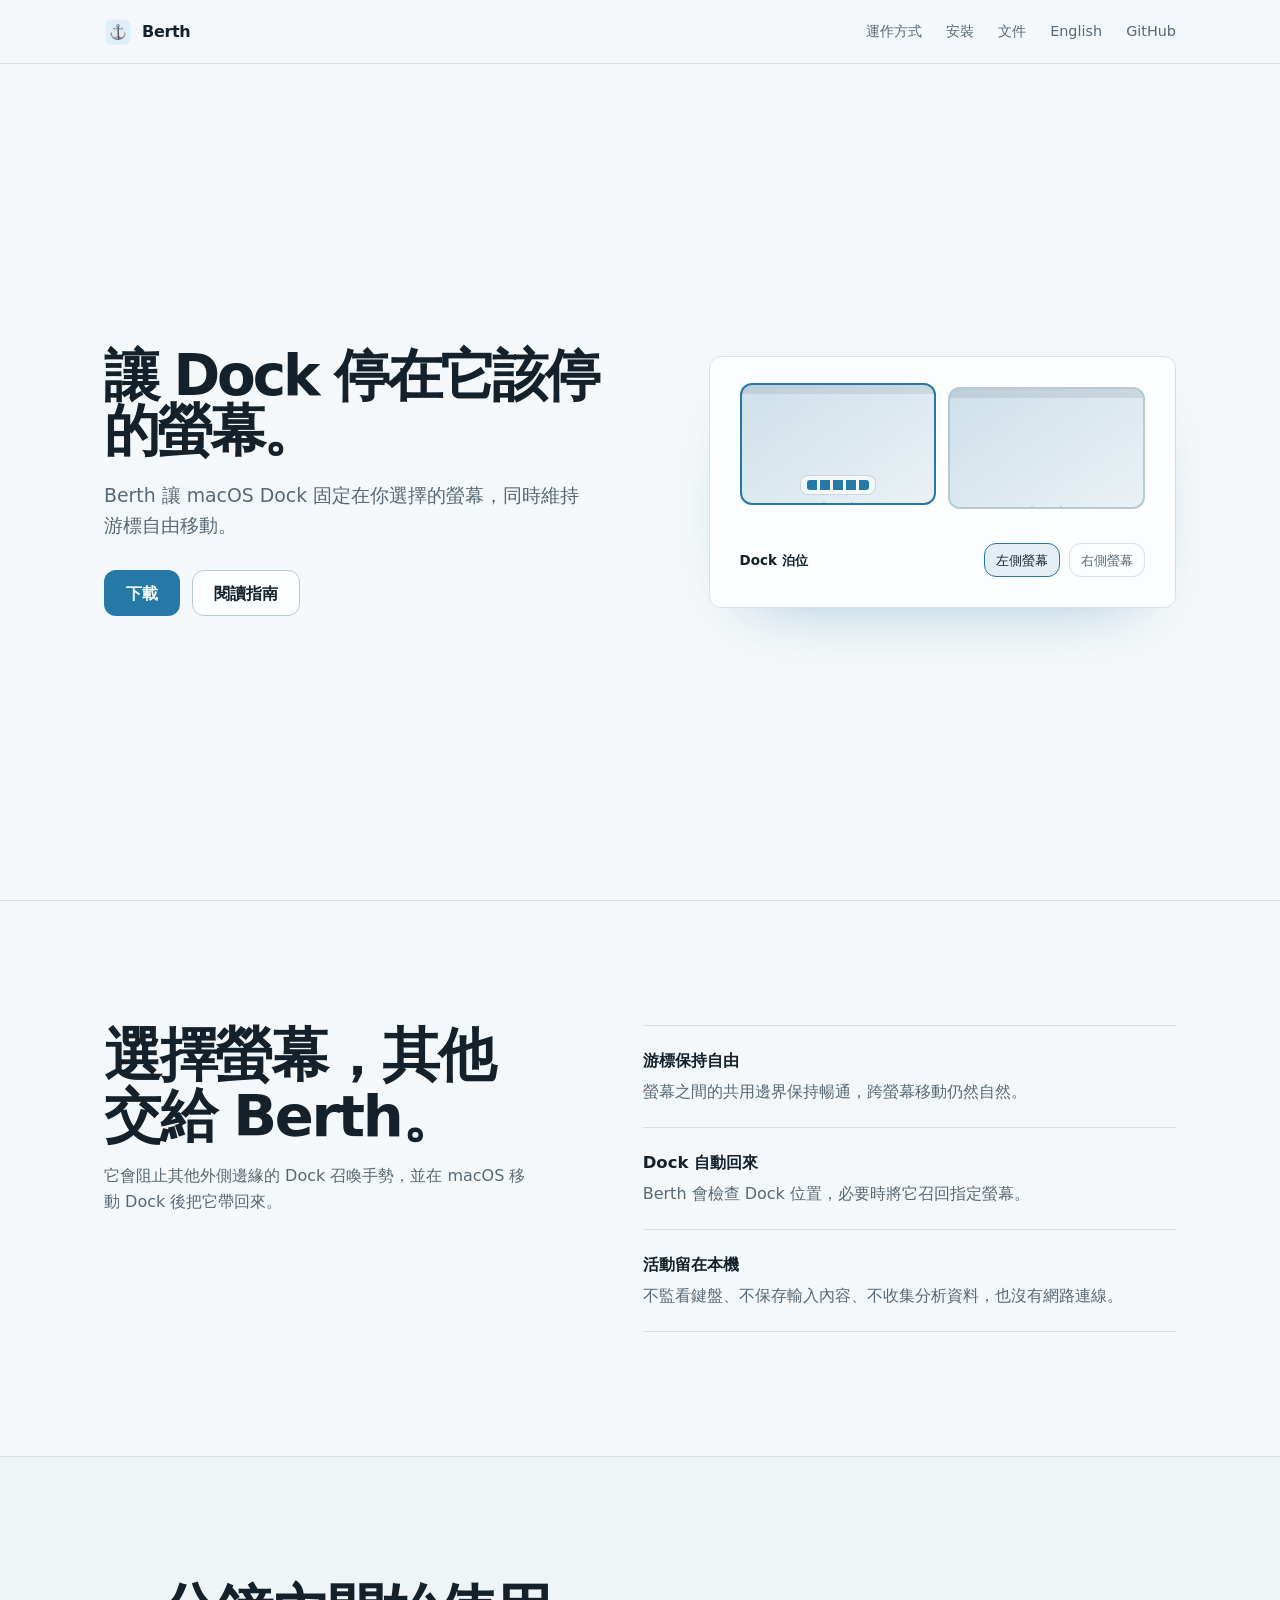
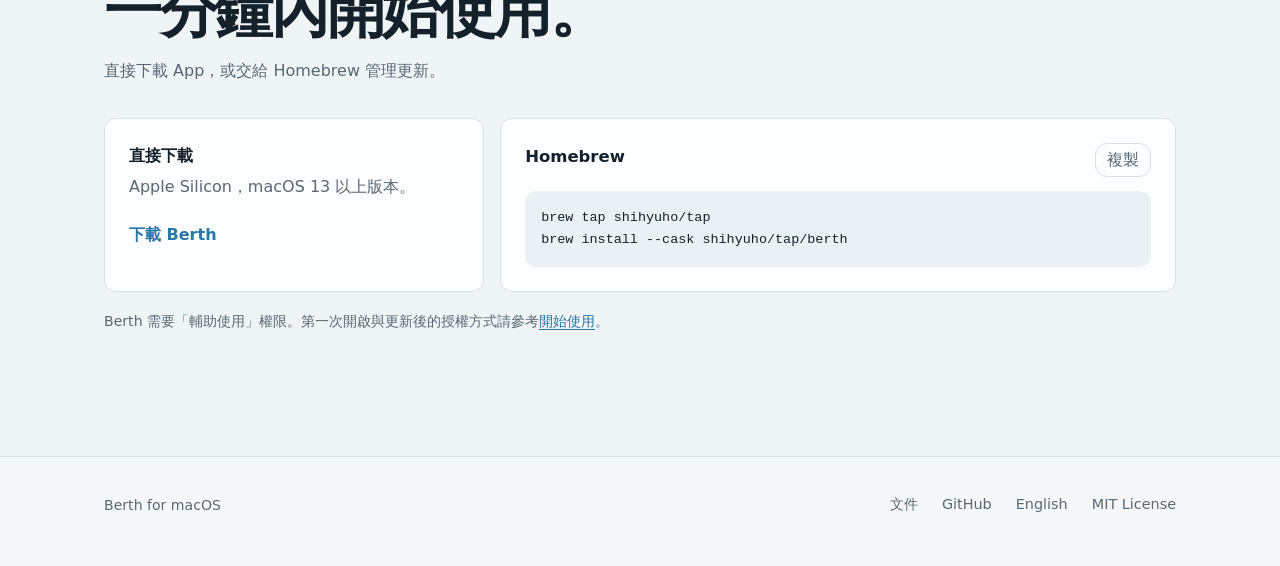
==== site/zh-TW/index.html @ fc45c347 "docs(site): add bilingual landing page and guides" ====
<!doctype html>
<html lang="zh-Hant">
<head>
  <meta charset="utf-8" />
  <meta name="viewport" content="width=device-width, initial-scale=1" />
  <title>Berth - 讓 Dock 停在它該停的螢幕</title>
  <meta name="description" content="Berth 讓 macOS Dock 固定在你選擇的螢幕。" />
  <meta name="theme-color" content="#f5f8fa" media="(prefers-color-scheme: light)" />
  <meta name="theme-color" content="#0c1217" media="(prefers-color-scheme: dark)" />
  <link rel="canonical" href="https://shihyuho.github.io/berth/zh-TW/" />
  <link rel="alternate" hreflang="en" href="https://shihyuho.github.io/berth/" />
  <link rel="alternate" hreflang="zh-Hant" href="https://shihyuho.github.io/berth/zh-TW/" />
  <link rel="alternate" hreflang="x-default" href="https://shihyuho.github.io/berth/" />
  <meta property="og:title" content="Berth" />
  <meta property="og:description" content="讓 macOS Dock 固定在你選擇的螢幕。" />
  <meta property="og:type" content="website" />
  <meta property="og:url" content="https://shihyuho.github.io/berth/zh-TW/" />
  <link rel="icon" href="../assets/app-icon.png" type="image/png" />
  <link rel="stylesheet" href="../styles.css" />
  <script>document.documentElement.classList.add("js");</script>
  <script src="../app.js" defer></script>
</head>
<body>
  <header class="nav">
    <div class="wrap nav-inner">
      <a class="brand" href="#top" aria-label="Berth 首頁"><img class="brand-icon" src="../assets/app-icon.png" alt="" /><span>Berth</span></a>
      <nav class="nav-links" aria-label="主要導覽">
        <a class="section-link" href="#how">運作方式</a>
        <a class="section-link" href="#install">安裝</a>
        <a href="https://github.com/shihyuho/berth/blob/main/docs/zh-TW/README.md">文件</a>
        <a href="../" lang="en">English</a>
        <a href="https://github.com/shihyuho/berth">GitHub</a>
      </nav>
    </div>
  </header>

  <main id="top">
    <section class="hero">
      <div class="wrap hero-grid">
        <div class="hero-copy">
          <h1>讓 Dock 停在它該停的螢幕。</h1>
          <p>Berth 讓 macOS Dock 固定在你選擇的螢幕，同時維持游標自由移動。</p>
          <div class="actions">
            <a class="button primary" href="https://github.com/shihyuho/berth/releases/latest/download/Berth-arm64.zip">下載</a>
            <a class="button secondary" href="https://github.com/shihyuho/berth/blob/main/docs/zh-TW/getting-started.md">閱讀指南</a>
          </div>
        </div>

        <div class="berth-demo" data-demo aria-label="選擇 Dock 要停留的螢幕">
          <div class="display-stage" aria-live="polite">
            <div class="display selected" data-display="left">
              <div class="display-bar"></div>
              <div class="dock" aria-hidden="true"></div>
            </div>
            <div class="display" data-display="right">
              <div class="display-bar"></div>
              <div class="dock" aria-hidden="true"></div>
            </div>
          </div>
          <div class="display-controls" aria-label="Dock 泊位">
            <span>Dock 泊位</span>
            <button type="button" data-select="left" aria-pressed="true">左側螢幕</button>
            <button type="button" data-select="right" aria-pressed="false">右側螢幕</button>
          </div>
        </div>
      </div>
    </section>

    <section class="section" id="how">
      <div class="wrap how-grid">
        <div class="section-copy">
          <h2>選擇螢幕，其他交給 Berth。</h2>
          <p>它會阻止其他外側邊緣的 Dock 召喚手勢，並在 macOS 移動 Dock 後把它帶回來。</p>
        </div>
        <div class="principles">
          <article><h3>游標保持自由</h3><p>螢幕之間的共用邊界保持暢通，跨螢幕移動仍然自然。</p></article>
          <article><h3>Dock 自動回來</h3><p>Berth 會檢查 Dock 位置，必要時將它召回指定螢幕。</p></article>
          <article><h3>活動留在本機</h3><p>不監看鍵盤、不保存輸入內容、不收集分析資料，也沒有網路連線。</p></article>
        </div>
      </div>
    </section>

    <section class="section install" id="install">
      <div class="wrap">
        <div class="install-head">
          <h2>一分鐘內開始使用。</h2>
          <p>直接下載 App，或交給 Homebrew 管理更新。</p>
        </div>
        <div class="install-grid">
          <div class="download-block">
            <h3>直接下載</h3>
            <p>Apple Silicon，macOS 13 以上版本。</p>
            <a class="text-link" href="https://github.com/shihyuho/berth/releases/latest/download/Berth-arm64.zip">下載 Berth</a>
          </div>
          <div class="command-block">
            <div class="command-head"><h3>Homebrew</h3><button class="copy" type="button" data-copy data-copied="已複製">複製</button></div>
            <pre><code>brew tap shihyuho/tap
brew install --cask shihyuho/tap/berth</code></pre>
          </div>
        </div>
        <p class="install-note">Berth 需要「輔助使用」權限。第一次開啟與更新後的授權方式請參考<a href="https://github.com/shihyuho/berth/blob/main/docs/zh-TW/getting-started.md">開始使用</a>。</p>
      </div>
    </section>
  </main>

  <footer class="footer">
    <div class="wrap footer-inner">
      <span>Berth for macOS</span>
      <nav aria-label="頁尾">
        <a href="https://github.com/shihyuho/berth/blob/main/docs/zh-TW/README.md">文件</a>
        <a href="https://github.com/shihyuho/berth">GitHub</a>
        <a href="../" lang="en">English</a>
        <a href="https://github.com/shihyuho/berth/blob/main/LICENSE">MIT License</a>
      </nav>
    </div>
  </footer>
</body>
</html>
---- site/styles.css ----
/* Berth landing page. One sea-blue accent, one 12px radius system, and a
   page-level light/dark theme. Motion only communicates entry and selection. */
:root {
  color-scheme: light dark;
  --font: ui-sans-serif, system-ui, -apple-system, BlinkMacSystemFont, "SF Pro Text", "Segoe UI", "Noto Sans TC", "PingFang TC", sans-serif;
  --mono: ui-monospace, "SF Mono", Menlo, Consolas, monospace;
  --bg: #f5f8fa;
  --surface: #fbfdfe;
  --surface-2: #eaf1f5;
  --text: #14212b;
  --soft: #586874;
  --faint: #7b8b96;
  --border: #d6e1e7;
  --border-strong: #b7c9d3;
  --accent: #2678a6;
  --accent-hover: #1e658e;
  --accent-ink: #f7fbfd;
  --radius: 12px;
  --max: 1120px;
  --ease: cubic-bezier(0.16, 1, 0.3, 1);
}

@media (prefers-color-scheme: dark) {
  :root {
    --bg: #0c1217;
    --surface: #121b22;
    --surface-2: #18252e;
    --text: #edf5f8;
    --soft: #a8bac4;
    --faint: #7f949f;
    --border: #24343e;
    --border-strong: #38505e;
    --accent: #68b8df;
    --accent-hover: #83cae9;
    --accent-ink: #0b1820;
  }
}

*, *::before, *::after { box-sizing: border-box; }

html { scroll-behavior: smooth; }

body {
  margin: 0;
  background: var(--bg);
  color: var(--text);
  font-family: var(--font);
  line-height: 1.6;
  -webkit-font-smoothing: antialiased;
  text-rendering: optimizeLegibility;
}

a { color: inherit; text-decoration: none; }
button { font: inherit; }

:focus-visible {
  outline: 3px solid color-mix(in srgb, var(--accent) 60%, transparent);
  outline-offset: 3px;
}

.wrap {
  width: 100%;
  max-width: var(--max);
  margin: 0 auto;
  padding-inline: 24px;
}

.nav {
  position: sticky;
  top: 0;
  z-index: 10;
  height: 64px;
  display: flex;
  align-items: center;
  border-bottom: 1px solid var(--border);
  background: color-mix(in srgb, var(--bg) 86%, transparent);
  backdrop-filter: blur(14px) saturate(150%);
  -webkit-backdrop-filter: blur(14px) saturate(150%);
}

.nav-inner,
.footer-inner {
  display: flex;
  align-items: center;
  justify-content: space-between;
  gap: 24px;
}

.brand {
  display: inline-flex;
  align-items: center;
  gap: 10px;
  font-weight: 720;
  letter-spacing: -0.02em;
}

.brand-icon {
  width: 28px;
  height: 28px;
  border-radius: 8px;
}

.nav-links,
.footer nav {
  display: flex;
  align-items: center;
  gap: 24px;
  color: var(--soft);
  font-size: 0.9rem;
}

.nav-links a,
.footer a,
.install-note a {
  transition: color 180ms var(--ease);
}

.nav-links a:hover,
.footer a:hover,
.install-note a:hover { color: var(--accent); }

.hero {
  min-height: calc(100dvh - 64px);
  display: flex;
  align-items: center;
  padding-block: clamp(56px, 8vw, 92px);
}

.hero-grid {
  display: grid;
  grid-template-columns: minmax(0, 1.05fr) minmax(440px, 0.95fr);
  gap: clamp(48px, 7vw, 88px);
  align-items: center;
}

.hero-copy { max-width: 580px; }

.hero h1 {
  margin: 0 0 22px;
  max-width: 18ch;
  font-size: clamp(3rem, 4.4vw, 3.8rem);
  font-weight: 760;
  letter-spacing: -0.055em;
  line-height: 0.98;
}

.hero-copy > p {
  max-width: 40ch;
  margin: 0 0 30px;
  color: var(--soft);
  font-size: clamp(1.02rem, 1.5vw, 1.18rem);
}

.actions { display: flex; flex-wrap: wrap; gap: 12px; }

.button {
  min-height: 46px;
  display: inline-flex;
  align-items: center;
  justify-content: center;
  padding: 0 21px;
  border: 1px solid transparent;
  border-radius: var(--radius);
  font-weight: 680;
  white-space: nowrap;
  transition: transform 120ms var(--ease), background 180ms var(--ease), border-color 180ms var(--ease);
}

.button:active { transform: translateY(1px); }
.button.primary { background: var(--accent); color: var(--accent-ink); }
.button.primary:hover { background: var(--accent-hover); }
.button.secondary { background: var(--surface); border-color: var(--border-strong); }
.button.secondary:hover { border-color: var(--accent); }

.berth-demo {
  padding: clamp(20px, 3vw, 30px);
  border: 1px solid var(--border);
  border-radius: var(--radius);
  background: var(--surface);
  box-shadow: 0 28px 70px -44px color-mix(in srgb, var(--accent) 55%, transparent);
}

.display-stage {
  display: grid;
  grid-template-columns: repeat(2, minmax(0, 1fr));
  gap: 12px;
  align-items: end;
}

.display {
  position: relative;
  aspect-ratio: 16 / 10;
  overflow: hidden;
  border: 2px solid var(--border-strong);
  border-radius: var(--radius);
  background:
    linear-gradient(145deg, color-mix(in srgb, var(--accent) 14%, var(--surface-2)), var(--surface-2));
  transition: border-color 240ms var(--ease), transform 240ms var(--ease);
}

.display::after {
  content: "";
  position: absolute;
  left: 42%;
  bottom: -17px;
  width: 16%;
  height: 18px;
  border: 2px solid var(--border-strong);
  border-top: 0;
}

.display.selected {
  border-color: var(--accent);
  transform: translateY(-4px);
}

.display-bar {
  height: 9px;
  background: color-mix(in srgb, var(--text) 9%, transparent);
}

.dock {
  position: absolute;
  left: 50%;
  bottom: 8px;
  display: flex;
  gap: 4px;
  padding: 4px 6px;
  border: 1px solid color-mix(in srgb, var(--border-strong) 70%, transparent);
  border-radius: 8px;
  background: color-mix(in srgb, var(--surface) 72%, transparent);
  opacity: 0;
  transform: translate(-50%, 10px) scale(0.92);
  transition: opacity 260ms var(--ease), transform 260ms var(--ease);
}

.selected .dock { opacity: 1; transform: translate(-50%, 0) scale(1); }
.dock::before {
  content: "";
  width: 62px;
  height: 10px;
  border-radius: 3px;
  background: repeating-linear-gradient(90deg, var(--accent) 0 10px, transparent 10px 13px);
}

.display-controls {
  display: flex;
  align-items: center;
  gap: 9px;
  margin-top: 34px;
  color: var(--soft);
  font-size: 0.84rem;
}

.display-controls span { margin-right: auto; font-weight: 680; color: var(--text); }

.display-controls button,
.copy {
  min-height: 34px;
  padding: 0 11px;
  border: 1px solid var(--border);
  border-radius: var(--radius);
  background: transparent;
  color: var(--soft);
  cursor: pointer;
  transition: color 180ms var(--ease), border-color 180ms var(--ease), background 180ms var(--ease);
}

.display-controls button[aria-pressed="true"] {
  border-color: var(--accent);
  background: color-mix(in srgb, var(--accent) 11%, transparent);
  color: var(--text);
}

.section { padding-block: clamp(76px, 10vw, 124px); border-top: 1px solid var(--border); }
.how-grid { display: grid; grid-template-columns: minmax(0, 0.9fr) minmax(420px, 1.1fr); gap: clamp(52px, 8vw, 108px); }

.section h2 {
  margin: 0 0 16px;
  max-width: 15ch;
  font-size: clamp(2rem, 4.5vw, 3.8rem);
  line-height: 1.06;
  letter-spacing: -0.04em;
}

.section-copy > p,
.install-head > p { max-width: 48ch; margin: 0; color: var(--soft); }

.principles { border-top: 1px solid var(--border); }
.principles article { padding: 22px 0; border-bottom: 1px solid var(--border); }
.principles h3, .install h3 { margin: 0 0 5px; font-size: 1.03rem; }
.principles p, .install p { margin: 0; color: var(--soft); }

.install { background: color-mix(in srgb, var(--surface-2) 55%, var(--bg)); }
.install-head { margin-bottom: 34px; }
.install-grid { display: grid; grid-template-columns: 0.72fr 1.28fr; gap: 16px; }

.download-block,
.command-block {
  padding: 24px;
  border: 1px solid var(--border);
  border-radius: var(--radius);
  background: var(--surface);
}

.text-link {
  display: inline-block;
  margin-top: 22px;
  color: var(--accent);
  font-weight: 720;
}

.text-link:hover { color: var(--accent-hover); }
.command-head { display: flex; align-items: center; justify-content: space-between; gap: 12px; margin-bottom: 14px; }
.copy:hover { color: var(--text); border-color: var(--accent); }

pre {
  margin: 0;
  overflow-x: auto;
  padding: 16px;
  border-radius: var(--radius);
  background: var(--surface-2);
  color: var(--text);
  font: 0.84rem/1.65 var(--mono);
}

.install-note { margin-top: 18px !important; font-size: 0.88rem; }
.install-note a { color: var(--accent); text-decoration: underline; text-underline-offset: 3px; }

.footer { padding-block: 36px 50px; border-top: 1px solid var(--border); color: var(--soft); font-size: 0.88rem; }

@media (prefers-reduced-motion: no-preference) {
  .js .hero-copy { animation: rise 640ms var(--ease) both; }
  .js .berth-demo { animation: rise 640ms 90ms var(--ease) both; }
  @keyframes rise { from { opacity: 0; transform: translateY(16px); } }
}

@media (prefers-reduced-motion: reduce) {
  html { scroll-behavior: auto; }
  *, *::before, *::after { scroll-behavior: auto !important; transition-duration: 0.01ms !important; animation-duration: 0.01ms !important; }
}

@media (max-width: 900px) {
  .hero { min-height: auto; }
  .hero-grid, .how-grid { grid-template-columns: 1fr; }
  .hero-grid { gap: 48px; }
  .hero h1 { max-width: 13ch; }
  .berth-demo { max-width: 680px; }
}

@media (max-width: 700px) {
  .wrap { padding-inline: 18px; }
  .section-link { display: none; }
  .nav-links { gap: 15px; font-size: 0.84rem; }
  .hero { padding-block: 52px 70px; }
  .hero h1 { font-size: clamp(2.65rem, 13vw, 4.4rem); }
  .display-stage { gap: 8px; }
  .display-controls { align-items: stretch; flex-wrap: wrap; }
  .display-controls span { width: 100%; }
  .display-controls button { flex: 1; }
  .install-grid { grid-template-columns: 1fr; }
  .footer-inner { align-items: flex-start; flex-direction: column; }
  .footer nav { flex-wrap: wrap; gap: 14px 20px; }
}

@media (max-width: 430px) {
  .nav-links a:nth-last-child(1) { display: none; }
  .brand { gap: 7px; }
  .brand-icon { width: 25px; height: 25px; }
  .hero-copy > p { max-width: 32ch; }
  .actions { align-items: stretch; flex-direction: column; }
  .button { width: 100%; }
  .berth-demo { padding: 15px; }
  .dock { bottom: 5px; padding: 3px 4px; }
  .dock::before { width: 38px; height: 6px; background-size: 8px 6px; }
}
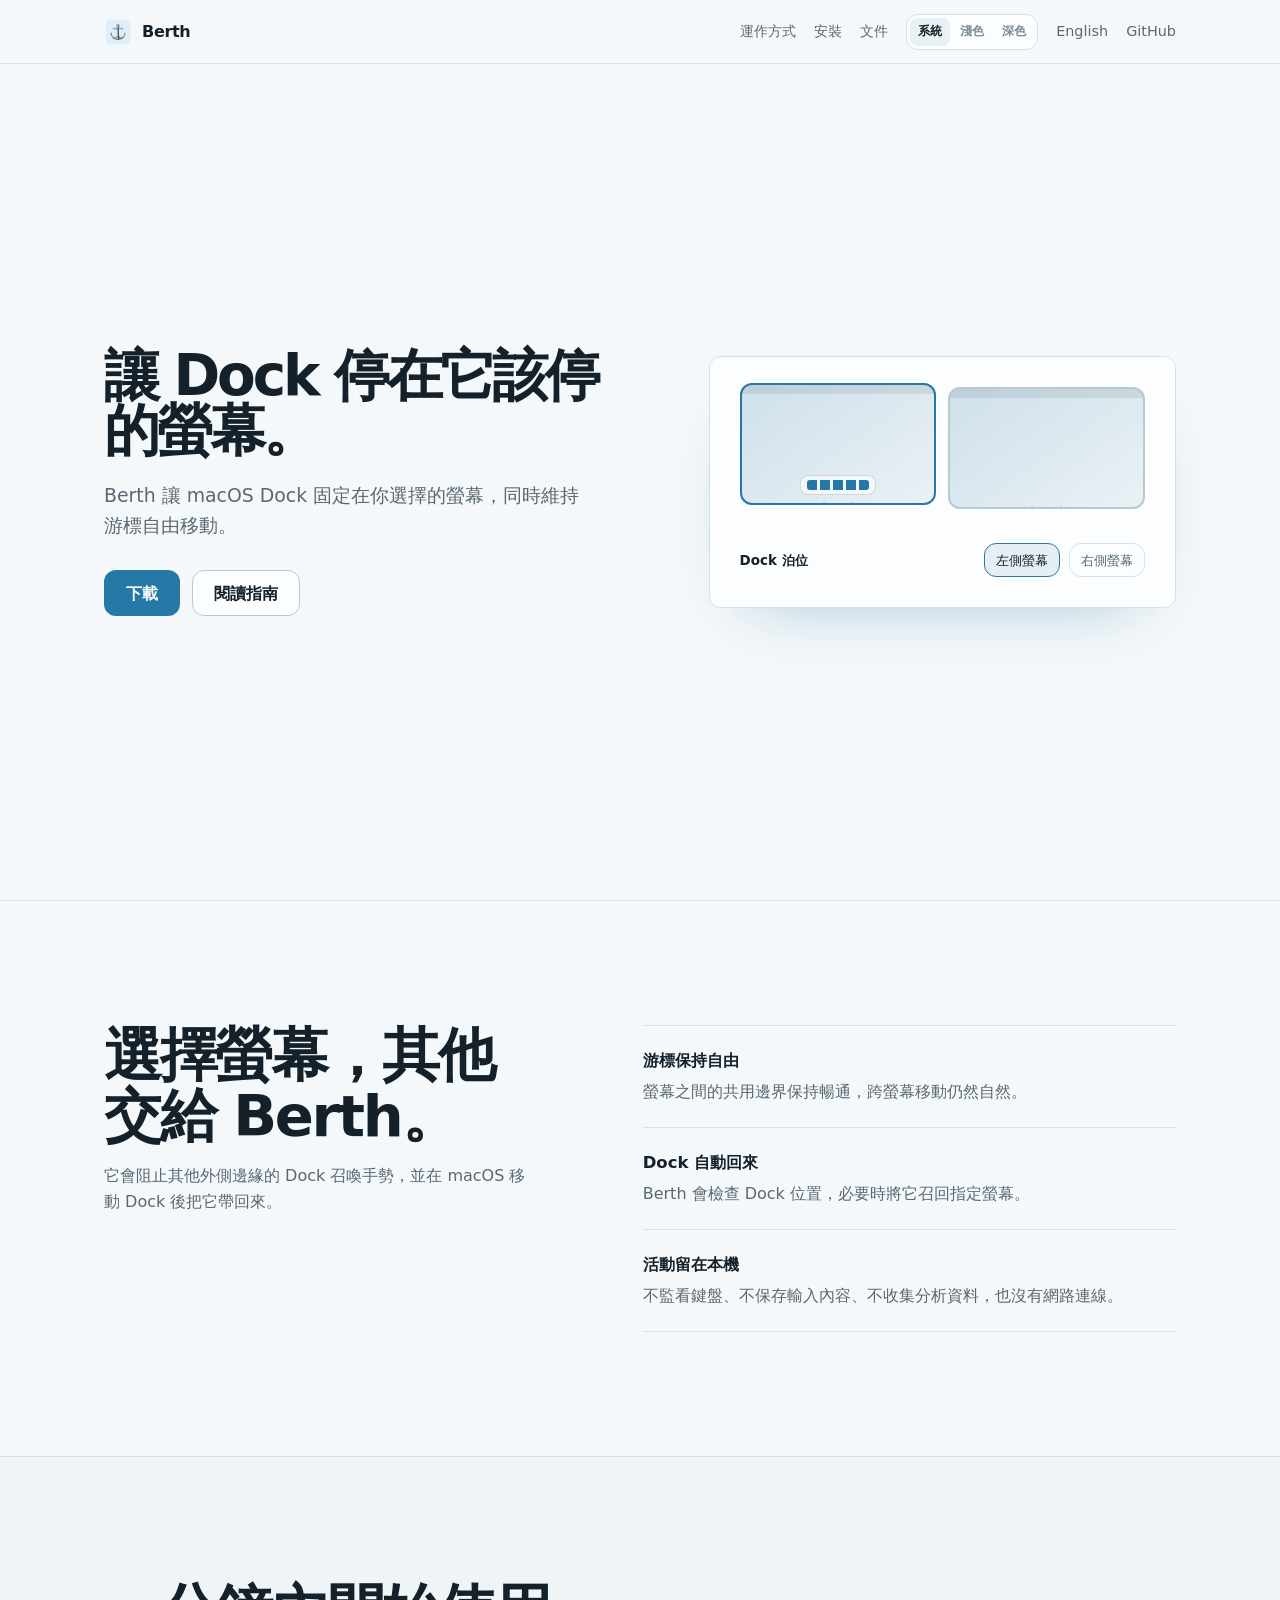
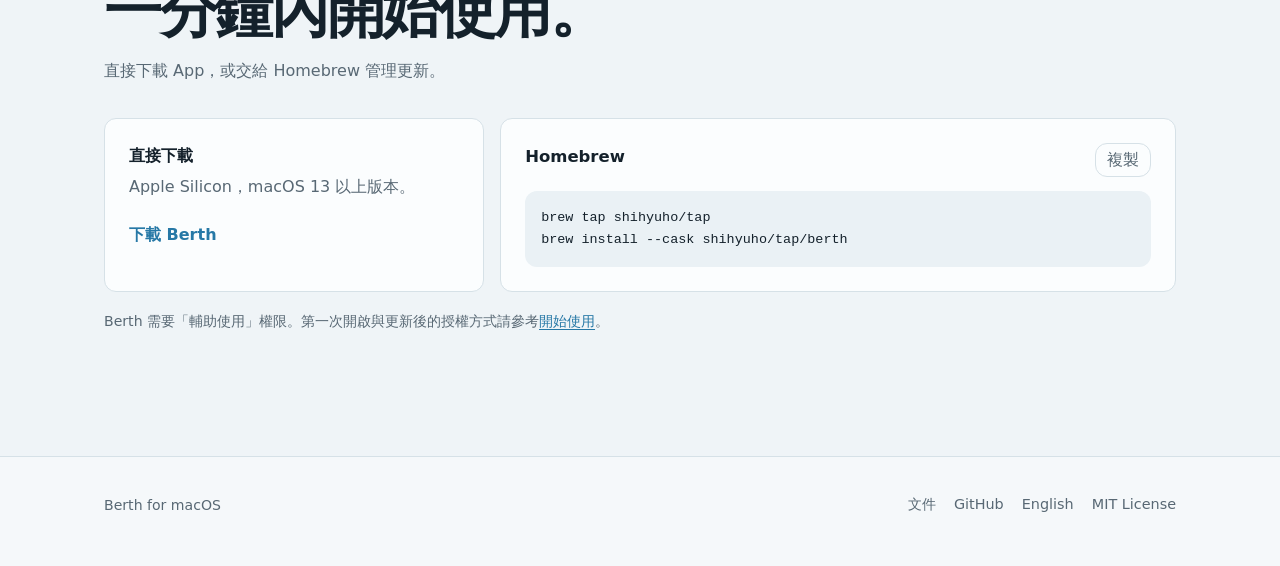
==== commit 0cd005f8: "docs(site): add theme display switcher" ====
--- a/site/zh-TW/index.html
+++ b/site/zh-TW/index.html
@@ -5,8 +5,7 @@
   <meta name="viewport" content="width=device-width, initial-scale=1" />
   <title>Berth - 讓 Dock 停在它該停的螢幕</title>
   <meta name="description" content="Berth 讓 macOS Dock 固定在你選擇的螢幕。" />
-  <meta name="theme-color" content="#f5f8fa" media="(prefers-color-scheme: light)" />
-  <meta name="theme-color" content="#0c1217" media="(prefers-color-scheme: dark)" />
+  <meta name="theme-color" content="#f5f8fa" />
   <link rel="canonical" href="https://shihyuho.github.io/berth/zh-TW/" />
   <link rel="alternate" hreflang="en" href="https://shihyuho.github.io/berth/" />
   <link rel="alternate" hreflang="zh-Hant" href="https://shihyuho.github.io/berth/zh-TW/" />
@@ -16,8 +15,20 @@
   <meta property="og:type" content="website" />
   <meta property="og:url" content="https://shihyuho.github.io/berth/zh-TW/" />
   <link rel="icon" href="../assets/app-icon.png" type="image/png" />
+  <script>
+    document.documentElement.classList.add("js");
+    try {
+      var savedTheme = localStorage.getItem("berth-theme");
+      if (savedTheme === "light" || savedTheme === "dark") {
+        document.documentElement.setAttribute("data-theme", savedTheme);
+      }
+      var resolvedTheme = savedTheme === "light" || savedTheme === "dark"
+        ? savedTheme
+        : matchMedia("(prefers-color-scheme: dark)").matches ? "dark" : "light";
+      document.querySelector('meta[name="theme-color"]').setAttribute("content", resolvedTheme === "dark" ? "#0c1217" : "#f5f8fa");
+    } catch (error) {}
+  </script>
   <link rel="stylesheet" href="../styles.css" />
-  <script>document.documentElement.classList.add("js");</script>
   <script src="../app.js" defer></script>
 </head>
 <body>
@@ -27,9 +38,14 @@
       <nav class="nav-links" aria-label="主要導覽">
         <a class="section-link" href="#how">運作方式</a>
         <a class="section-link" href="#install">安裝</a>
-        <a href="https://github.com/shihyuho/berth/blob/main/docs/zh-TW/README.md">文件</a>
+        <a class="nav-secondary" href="https://github.com/shihyuho/berth/blob/main/docs/zh-TW/README.md">文件</a>
+        <div class="theme-switcher" role="group" aria-label="顯示主題">
+          <button type="button" data-theme-option="system" aria-pressed="true">系統</button>
+          <button type="button" data-theme-option="light" aria-pressed="false">淺色</button>
+          <button type="button" data-theme-option="dark" aria-pressed="false">深色</button>
+        </div>
         <a href="../" lang="en">English</a>
-        <a href="https://github.com/shihyuho/berth">GitHub</a>
+        <a class="nav-github" href="https://github.com/shihyuho/berth">GitHub</a>
       </nav>
     </div>
   </header>
--- a/site/styles.css
+++ b/site/styles.css
@@ -36,6 +36,36 @@
   }
 }
 
+:root[data-theme="light"] {
+  color-scheme: light;
+  --bg: #f5f8fa;
+  --surface: #fbfdfe;
+  --surface-2: #eaf1f5;
+  --text: #14212b;
+  --soft: #586874;
+  --faint: #7b8b96;
+  --border: #d6e1e7;
+  --border-strong: #b7c9d3;
+  --accent: #2678a6;
+  --accent-hover: #1e658e;
+  --accent-ink: #f7fbfd;
+}
+
+:root[data-theme="dark"] {
+  color-scheme: dark;
+  --bg: #0c1217;
+  --surface: #121b22;
+  --surface-2: #18252e;
+  --text: #edf5f8;
+  --soft: #a8bac4;
+  --faint: #7f949f;
+  --border: #24343e;
+  --border-strong: #38505e;
+  --accent: #68b8df;
+  --accent-hover: #83cae9;
+  --accent-ink: #0b1820;
+}
+
 *, *::before, *::after { box-sizing: border-box; }
 
 html { scroll-behavior: smooth; }
@@ -104,7 +134,7 @@
 .footer nav {
   display: flex;
   align-items: center;
-  gap: 24px;
+  gap: 18px;
   color: var(--soft);
   font-size: 0.9rem;
 }
@@ -118,6 +148,33 @@
 .nav-links a:hover,
 .footer a:hover,
 .install-note a:hover { color: var(--accent); }
+
+.theme-switcher {
+  display: inline-flex;
+  align-items: center;
+  gap: 2px;
+  padding: 3px;
+  border: 1px solid var(--border);
+  border-radius: var(--radius);
+  background: var(--surface);
+}
+
+.theme-switcher button {
+  min-height: 28px;
+  padding: 0 8px;
+  border: 0;
+  border-radius: 8px;
+  background: transparent;
+  color: var(--faint);
+  cursor: pointer;
+  font-size: 0.75rem;
+  font-weight: 650;
+  transition: color 180ms var(--ease), background 180ms var(--ease), transform 100ms var(--ease);
+}
+
+.theme-switcher button:hover { color: var(--text); }
+.theme-switcher button:active { transform: translateY(1px); }
+.theme-switcher button[aria-pressed="true"] { background: var(--surface-2); color: var(--text); }
 
 .hero {
   min-height: calc(100dvh - 64px);
@@ -350,8 +407,8 @@
 
 @media (max-width: 700px) {
   .wrap { padding-inline: 18px; }
-  .section-link { display: none; }
-  .nav-links { gap: 15px; font-size: 0.84rem; }
+  .section-link, .nav-secondary, .nav-github { display: none; }
+  .nav-links { gap: 12px; font-size: 0.84rem; }
   .hero { padding-block: 52px 70px; }
   .hero h1 { font-size: clamp(2.65rem, 13vw, 4.4rem); }
   .display-stage { gap: 8px; }
@@ -364,9 +421,9 @@
 }
 
 @media (max-width: 430px) {
-  .nav-links a:nth-last-child(1) { display: none; }
   .brand { gap: 7px; }
   .brand-icon { width: 25px; height: 25px; }
+  .theme-switcher button { padding-inline: 6px; font-size: 0.7rem; }
   .hero-copy > p { max-width: 32ch; }
   .actions { align-items: stretch; flex-direction: column; }
   .button { width: 100%; }
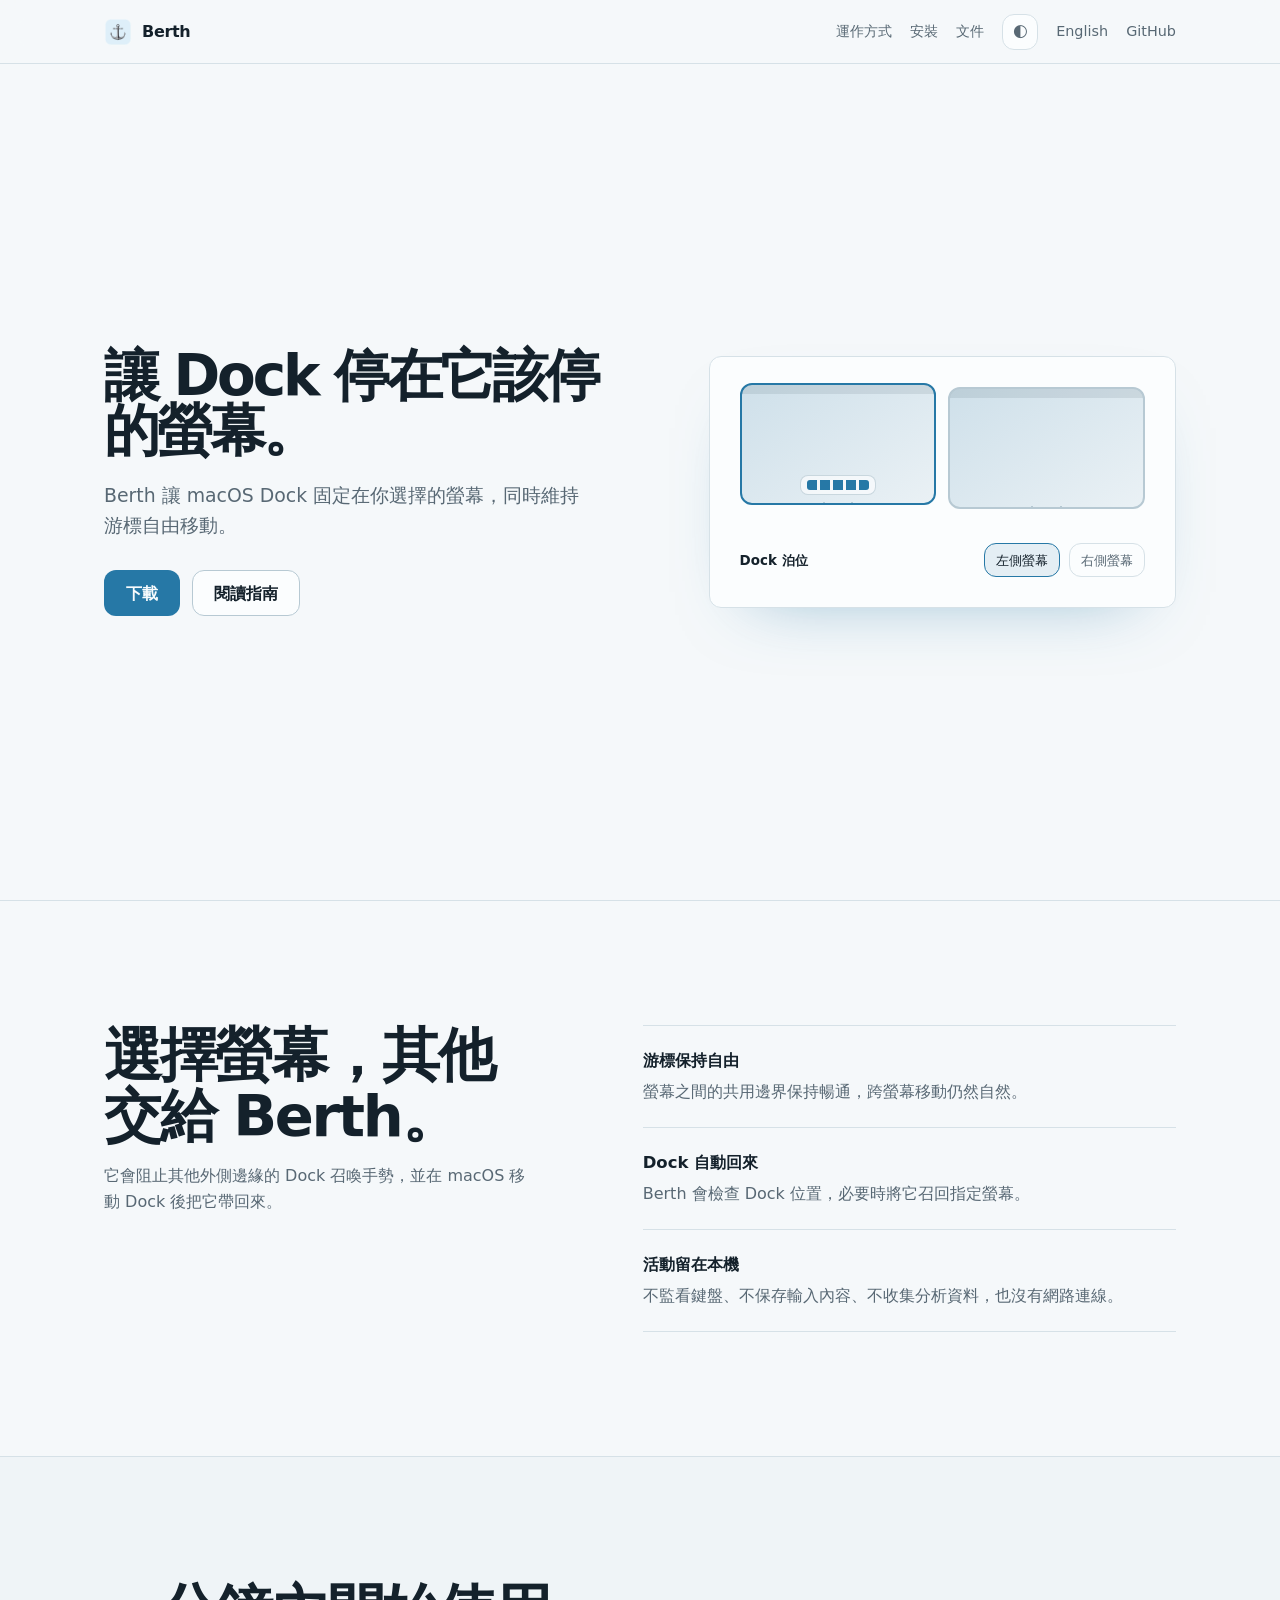
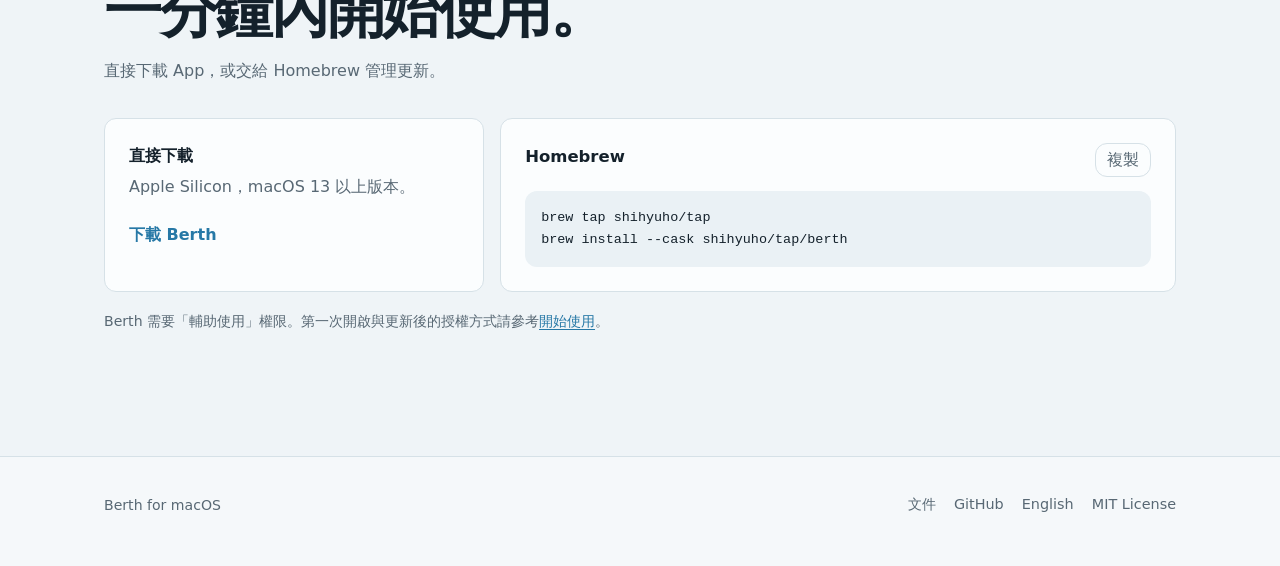
==== commit 27e11d83: "docs(site): simplify theme control for tablets" ====
--- a/site/zh-TW/index.html
+++ b/site/zh-TW/index.html
@@ -39,11 +39,7 @@
         <a class="section-link" href="#how">運作方式</a>
         <a class="section-link" href="#install">安裝</a>
         <a class="nav-secondary" href="https://github.com/shihyuho/berth/blob/main/docs/zh-TW/README.md">文件</a>
-        <div class="theme-switcher" role="group" aria-label="顯示主題">
-          <button type="button" data-theme-option="system" aria-pressed="true">系統</button>
-          <button type="button" data-theme-option="light" aria-pressed="false">淺色</button>
-          <button type="button" data-theme-option="dark" aria-pressed="false">深色</button>
-        </div>
+        <button class="theme-toggle" type="button" data-theme-toggle data-label-system="系統" data-label-light="淺色" data-label-dark="深色" data-label-prefix="顯示主題" data-label-next="下一個" aria-label="顯示主題：系統。下一個：淺色。">◐</button>
         <a href="../" lang="en">English</a>
         <a class="nav-github" href="https://github.com/shihyuho/berth">GitHub</a>
       </nav>
--- a/site/styles.css
+++ b/site/styles.css
@@ -149,32 +149,25 @@
 .footer a:hover,
 .install-note a:hover { color: var(--accent); }
 
-.theme-switcher {
-  display: inline-flex;
-  align-items: center;
-  gap: 2px;
-  padding: 3px;
+.theme-toggle {
+  width: 36px;
+  height: 36px;
+  display: inline-grid;
+  place-items: center;
+  padding: 0;
   border: 1px solid var(--border);
   border-radius: var(--radius);
   background: var(--surface);
-}
-
-.theme-switcher button {
-  min-height: 28px;
-  padding: 0 8px;
-  border: 0;
-  border-radius: 8px;
-  background: transparent;
-  color: var(--faint);
+  color: var(--soft);
   cursor: pointer;
-  font-size: 0.75rem;
-  font-weight: 650;
-  transition: color 180ms var(--ease), background 180ms var(--ease), transform 100ms var(--ease);
-}
-
-.theme-switcher button:hover { color: var(--text); }
-.theme-switcher button:active { transform: translateY(1px); }
-.theme-switcher button[aria-pressed="true"] { background: var(--surface-2); color: var(--text); }
+  font-family: Arial, sans-serif;
+  font-size: 1.05rem;
+  line-height: 1;
+  transition: color 180ms var(--ease), border-color 180ms var(--ease), background 180ms var(--ease), transform 100ms var(--ease);
+}
+
+.theme-toggle:hover { color: var(--text); border-color: var(--border-strong); }
+.theme-toggle:active { transform: translateY(1px); }
 
 .hero {
   min-height: calc(100dvh - 64px);
@@ -403,11 +396,12 @@
   .hero-grid { gap: 48px; }
   .hero h1 { max-width: 13ch; }
   .berth-demo { max-width: 680px; }
+  .section-link, .nav-secondary, .nav-github { display: none; }
+  .nav-links { gap: 12px; }
 }
 
 @media (max-width: 700px) {
   .wrap { padding-inline: 18px; }
-  .section-link, .nav-secondary, .nav-github { display: none; }
   .nav-links { gap: 12px; font-size: 0.84rem; }
   .hero { padding-block: 52px 70px; }
   .hero h1 { font-size: clamp(2.65rem, 13vw, 4.4rem); }
@@ -423,7 +417,7 @@
 @media (max-width: 430px) {
   .brand { gap: 7px; }
   .brand-icon { width: 25px; height: 25px; }
-  .theme-switcher button { padding-inline: 6px; font-size: 0.7rem; }
+  .theme-toggle { width: 34px; height: 34px; }
   .hero-copy > p { max-width: 32ch; }
   .actions { align-items: stretch; flex-direction: column; }
   .button { width: 100%; }
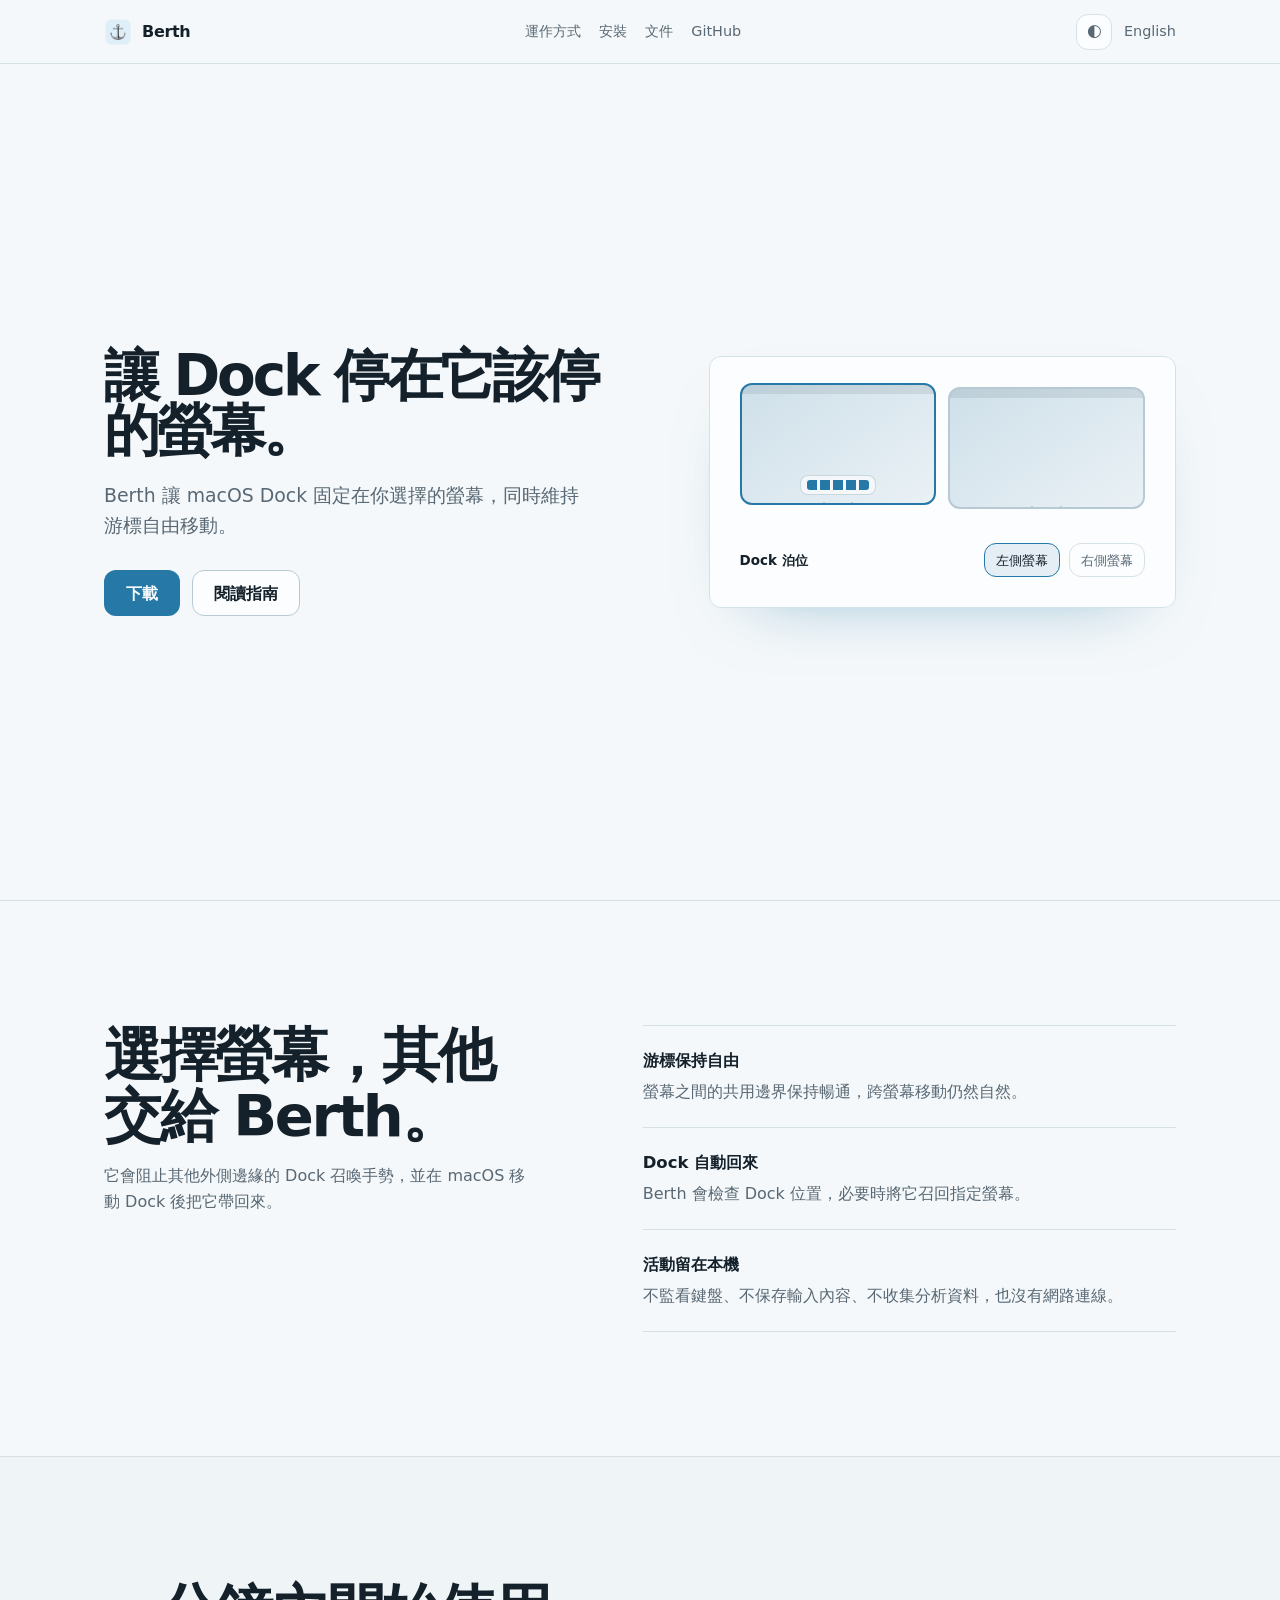
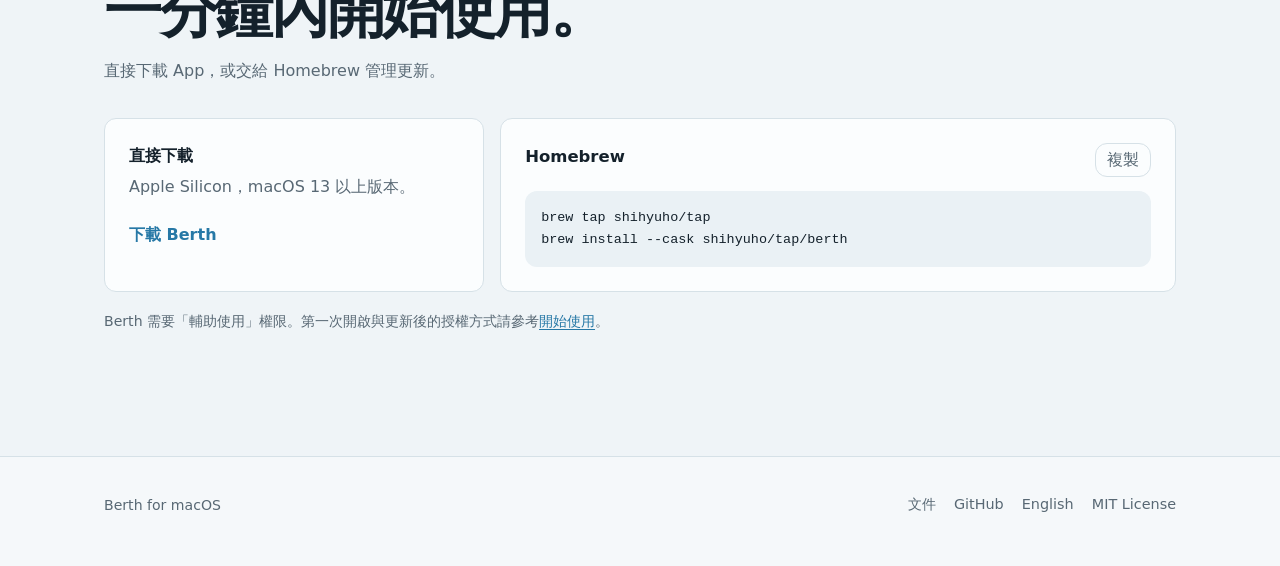
==== commit 9d0ec127: "docs(site): prevent stale theme script caching" ====
--- a/site/zh-TW/index.html
+++ b/site/zh-TW/index.html
@@ -28,8 +28,8 @@
       document.querySelector('meta[name="theme-color"]').setAttribute("content", resolvedTheme === "dark" ? "#0c1217" : "#f5f8fa");
     } catch (error) {}
   </script>
-  <link rel="stylesheet" href="../styles.css" />
-  <script src="../app.js" defer></script>
+  <link rel="stylesheet" href="../styles.css?v=3" />
+  <script src="../app.js?v=3" defer></script>
 </head>
 <body>
   <header class="nav">
@@ -39,10 +39,12 @@
         <a class="section-link" href="#how">運作方式</a>
         <a class="section-link" href="#install">安裝</a>
         <a class="nav-secondary" href="https://github.com/shihyuho/berth/blob/main/docs/zh-TW/README.md">文件</a>
+        <a class="nav-github" href="https://github.com/shihyuho/berth">GitHub</a>
+      </nav>
+      <div class="nav-right">
         <button class="theme-toggle" type="button" data-theme-toggle data-label-system="系統" data-label-light="淺色" data-label-dark="深色" data-label-prefix="顯示主題" data-label-next="下一個" aria-label="顯示主題：系統。下一個：淺色。">◐</button>
         <a href="../" lang="en">English</a>
-        <a class="nav-github" href="https://github.com/shihyuho/berth">GitHub</a>
-      </nav>
+      </div>
     </div>
   </header>
 
--- a/site/styles.css
+++ b/site/styles.css
@@ -139,13 +139,23 @@
   font-size: 0.9rem;
 }
 
+.nav-right {
+  display: flex;
+  align-items: center;
+  gap: 12px;
+  color: var(--soft);
+  font-size: 0.9rem;
+}
+
 .nav-links a,
+.nav-right a,
 .footer a,
 .install-note a {
   transition: color 180ms var(--ease);
 }
 
 .nav-links a:hover,
+.nav-right a:hover,
 .footer a:hover,
 .install-note a:hover { color: var(--accent); }
 
@@ -396,13 +406,12 @@
   .hero-grid { gap: 48px; }
   .hero h1 { max-width: 13ch; }
   .berth-demo { max-width: 680px; }
-  .section-link, .nav-secondary, .nav-github { display: none; }
-  .nav-links { gap: 12px; }
+  .nav-links { display: none; }
 }
 
 @media (max-width: 700px) {
   .wrap { padding-inline: 18px; }
-  .nav-links { gap: 12px; font-size: 0.84rem; }
+  .nav-right { gap: 12px; font-size: 0.84rem; }
   .hero { padding-block: 52px 70px; }
   .hero h1 { font-size: clamp(2.65rem, 13vw, 4.4rem); }
   .display-stage { gap: 8px; }
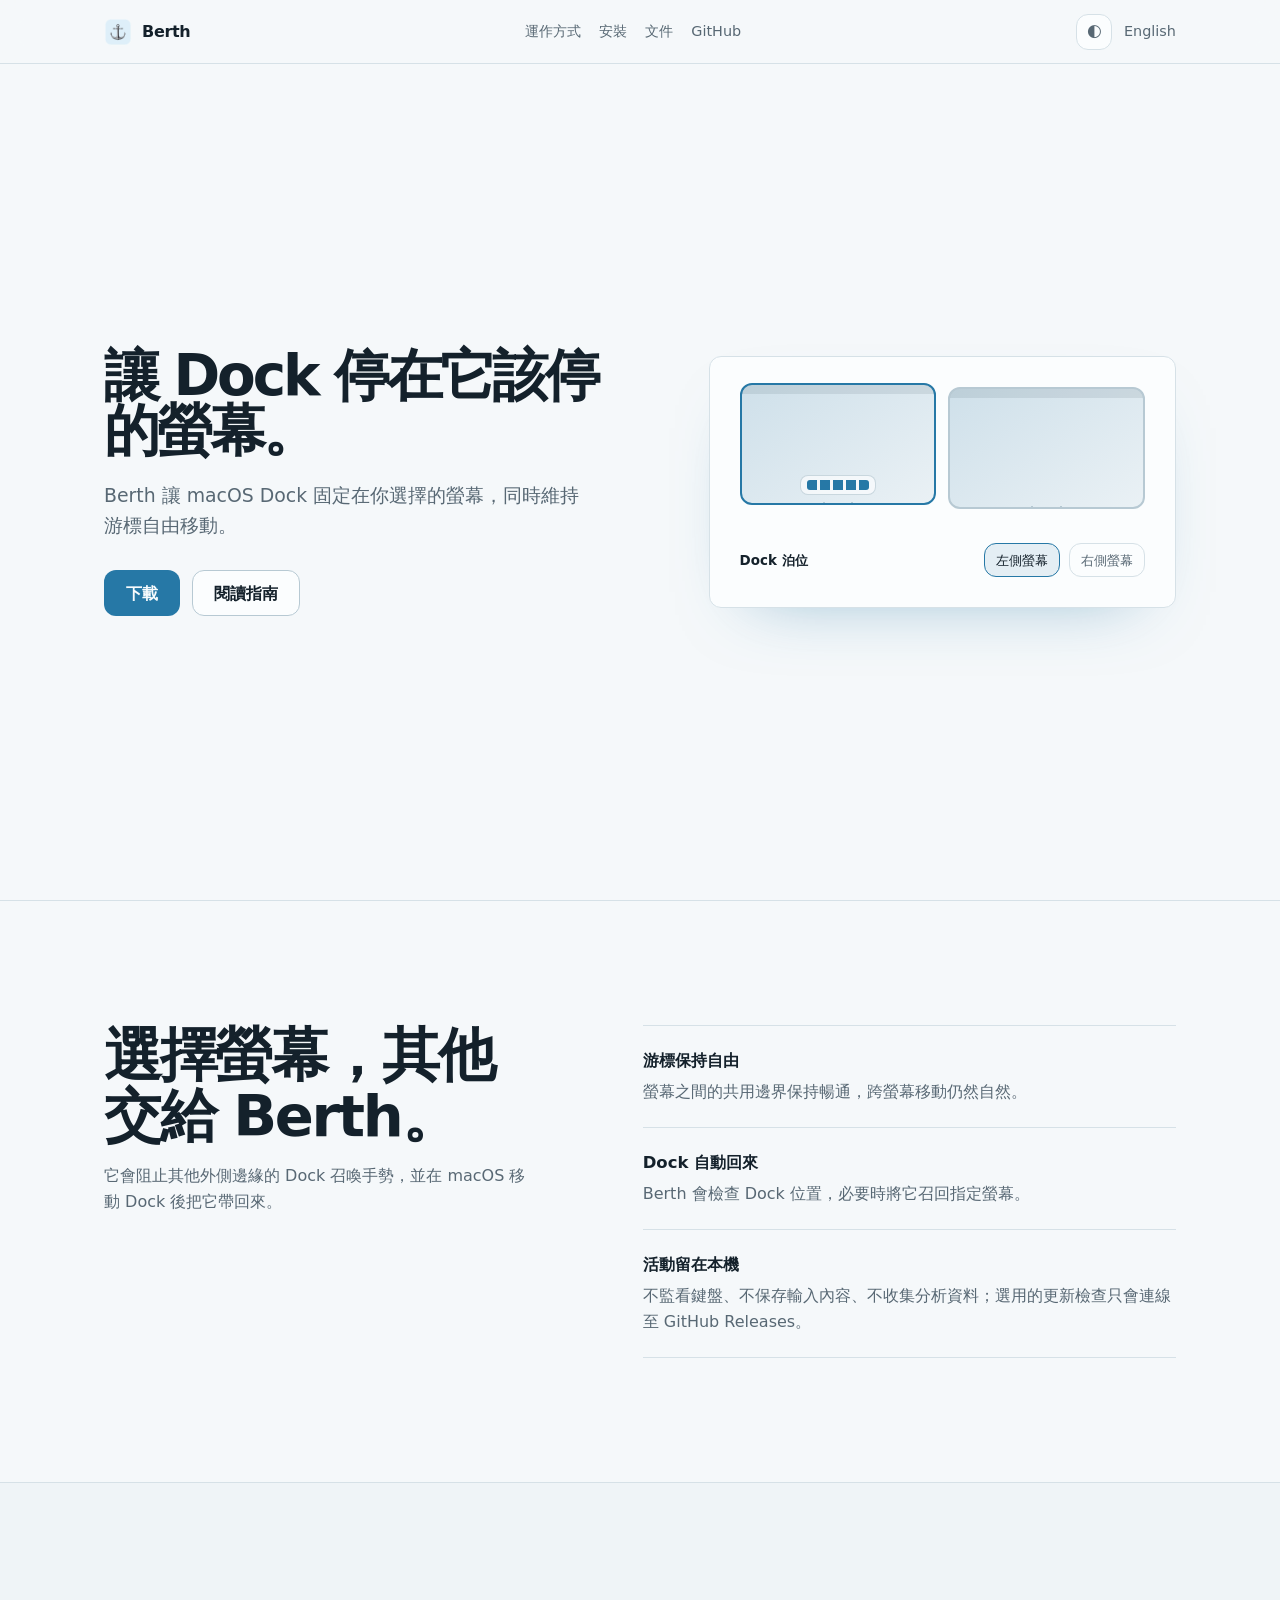
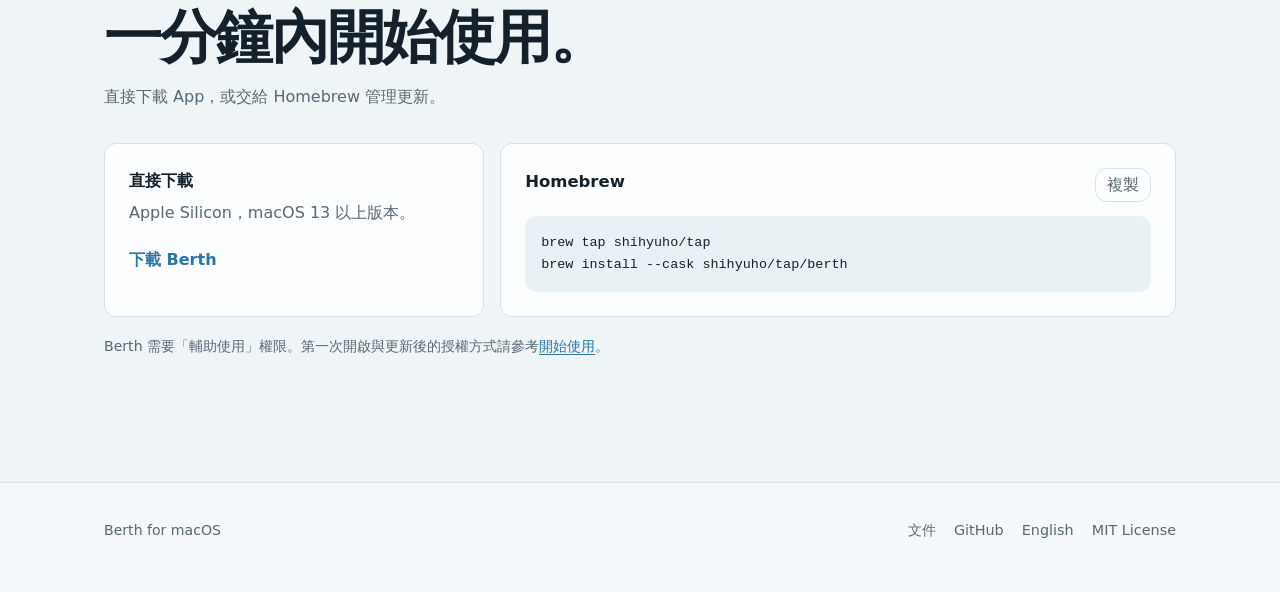
==== commit 5c91b2ac: "feat: add update checks and reminders (#16)" ====
--- a/site/zh-TW/index.html
+++ b/site/zh-TW/index.html
@@ -89,7 +89,7 @@
         <div class="principles">
           <article><h3>游標保持自由</h3><p>螢幕之間的共用邊界保持暢通，跨螢幕移動仍然自然。</p></article>
           <article><h3>Dock 自動回來</h3><p>Berth 會檢查 Dock 位置，必要時將它召回指定螢幕。</p></article>
-          <article><h3>活動留在本機</h3><p>不監看鍵盤、不保存輸入內容、不收集分析資料，也沒有網路連線。</p></article>
+          <article><h3>活動留在本機</h3><p>不監看鍵盤、不保存輸入內容、不收集分析資料；選用的更新檢查只會連線至 GitHub Releases。</p></article>
         </div>
       </div>
     </section>
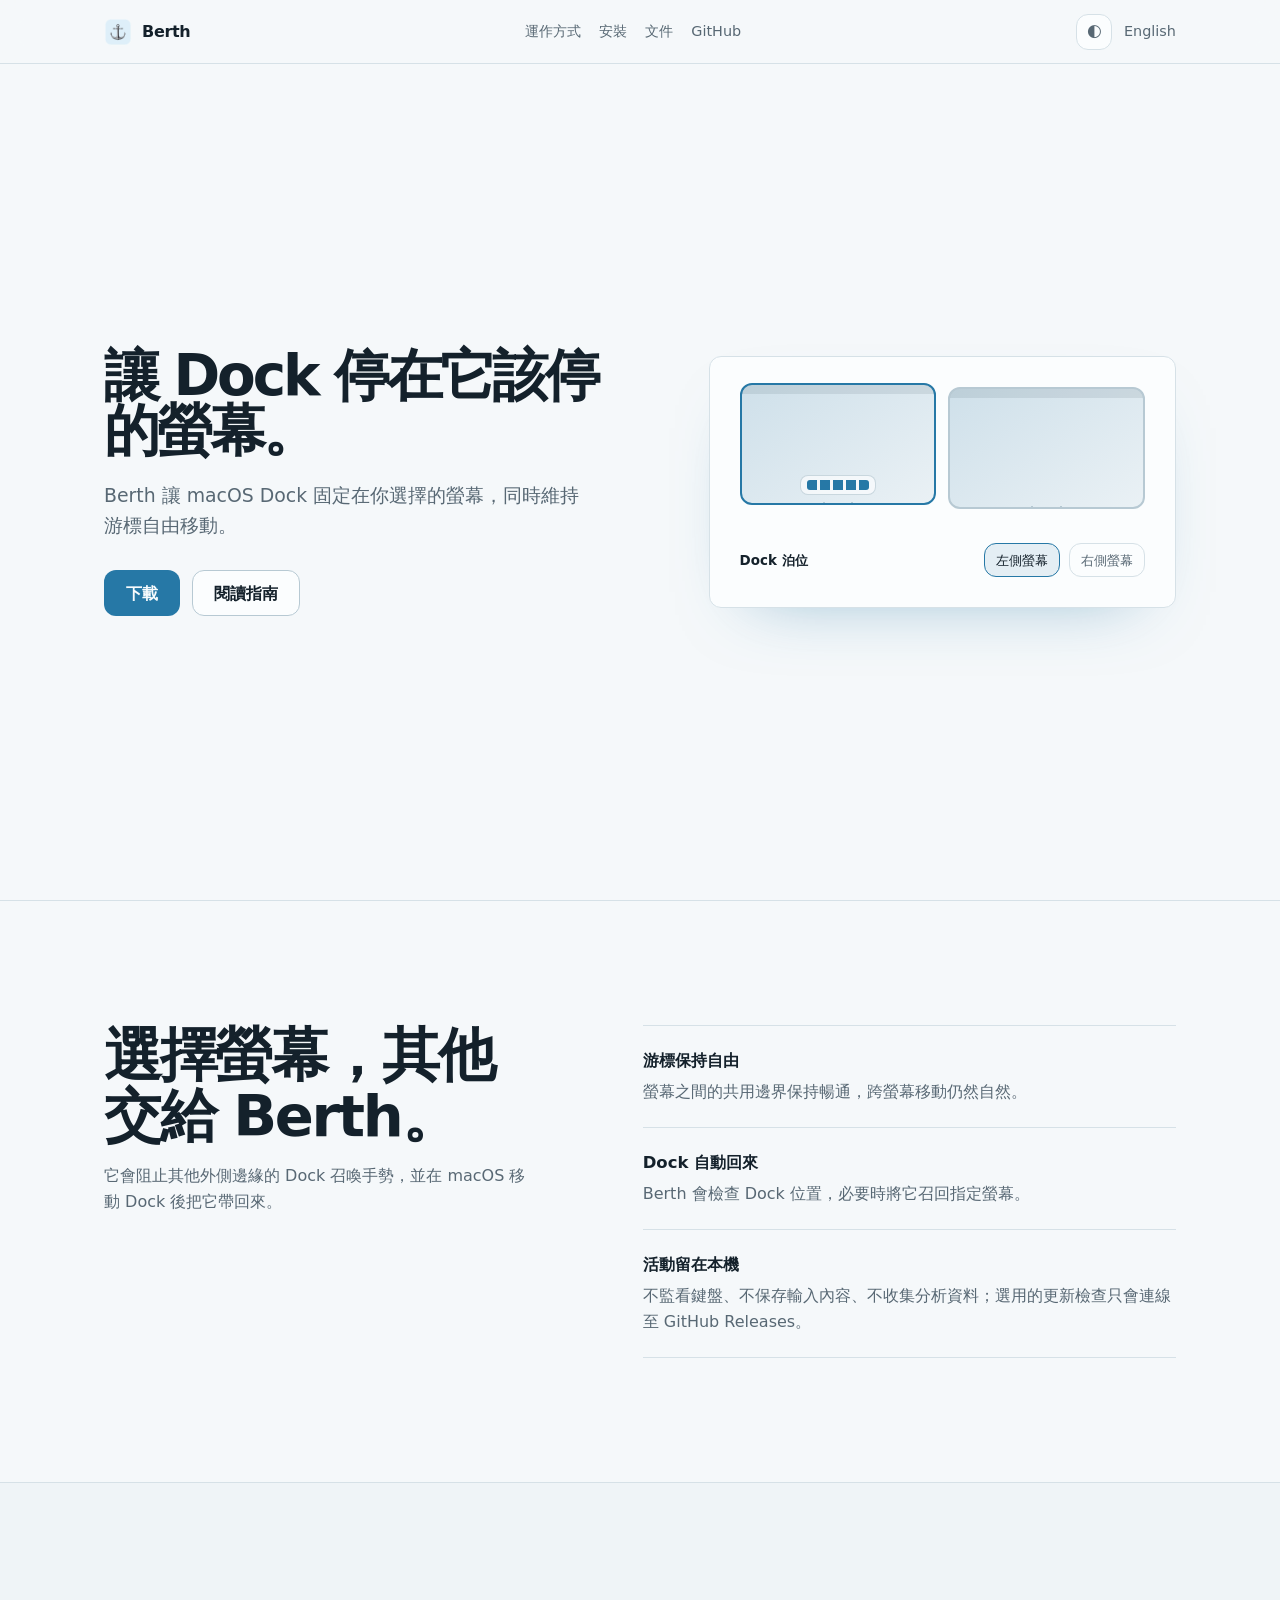
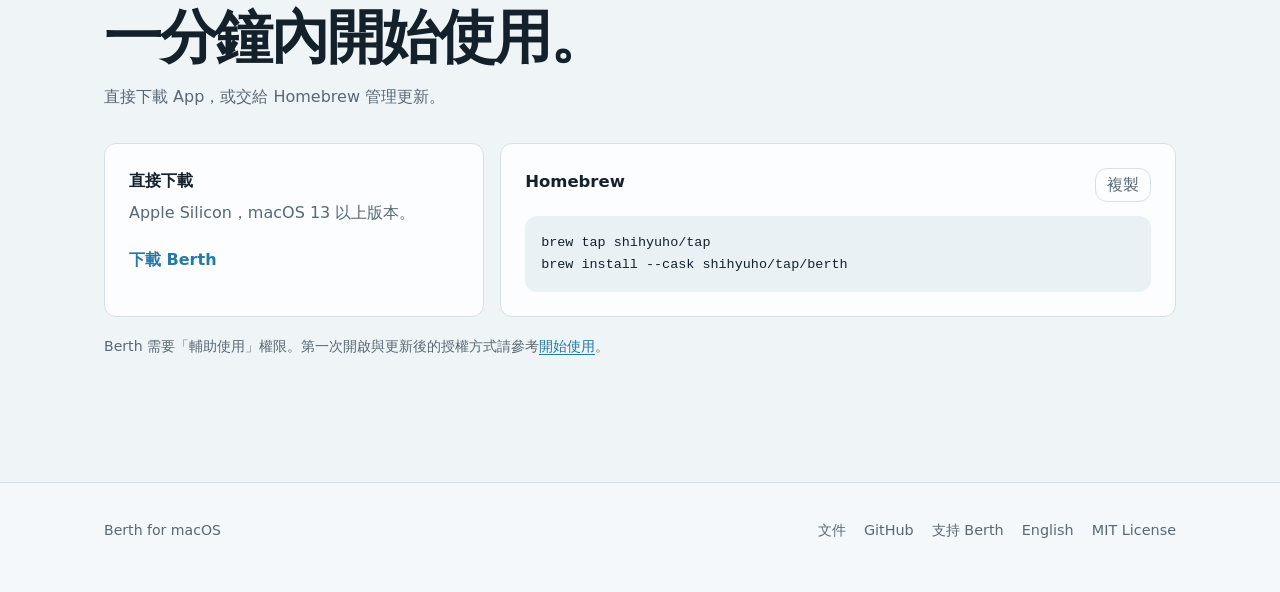
==== commit d247f11d: "chore: add Buy Me a Coffee support links" ====
--- a/site/zh-TW/index.html
+++ b/site/zh-TW/index.html
@@ -123,6 +123,7 @@
       <nav aria-label="頁尾">
         <a href="https://github.com/shihyuho/berth/blob/main/docs/zh-TW/README.md">文件</a>
         <a href="https://github.com/shihyuho/berth">GitHub</a>
+        <a href="https://buymeacoffee.com/methodho">支持 Berth</a>
         <a href="../" lang="en">English</a>
         <a href="https://github.com/shihyuho/berth/blob/main/LICENSE">MIT License</a>
       </nav>
